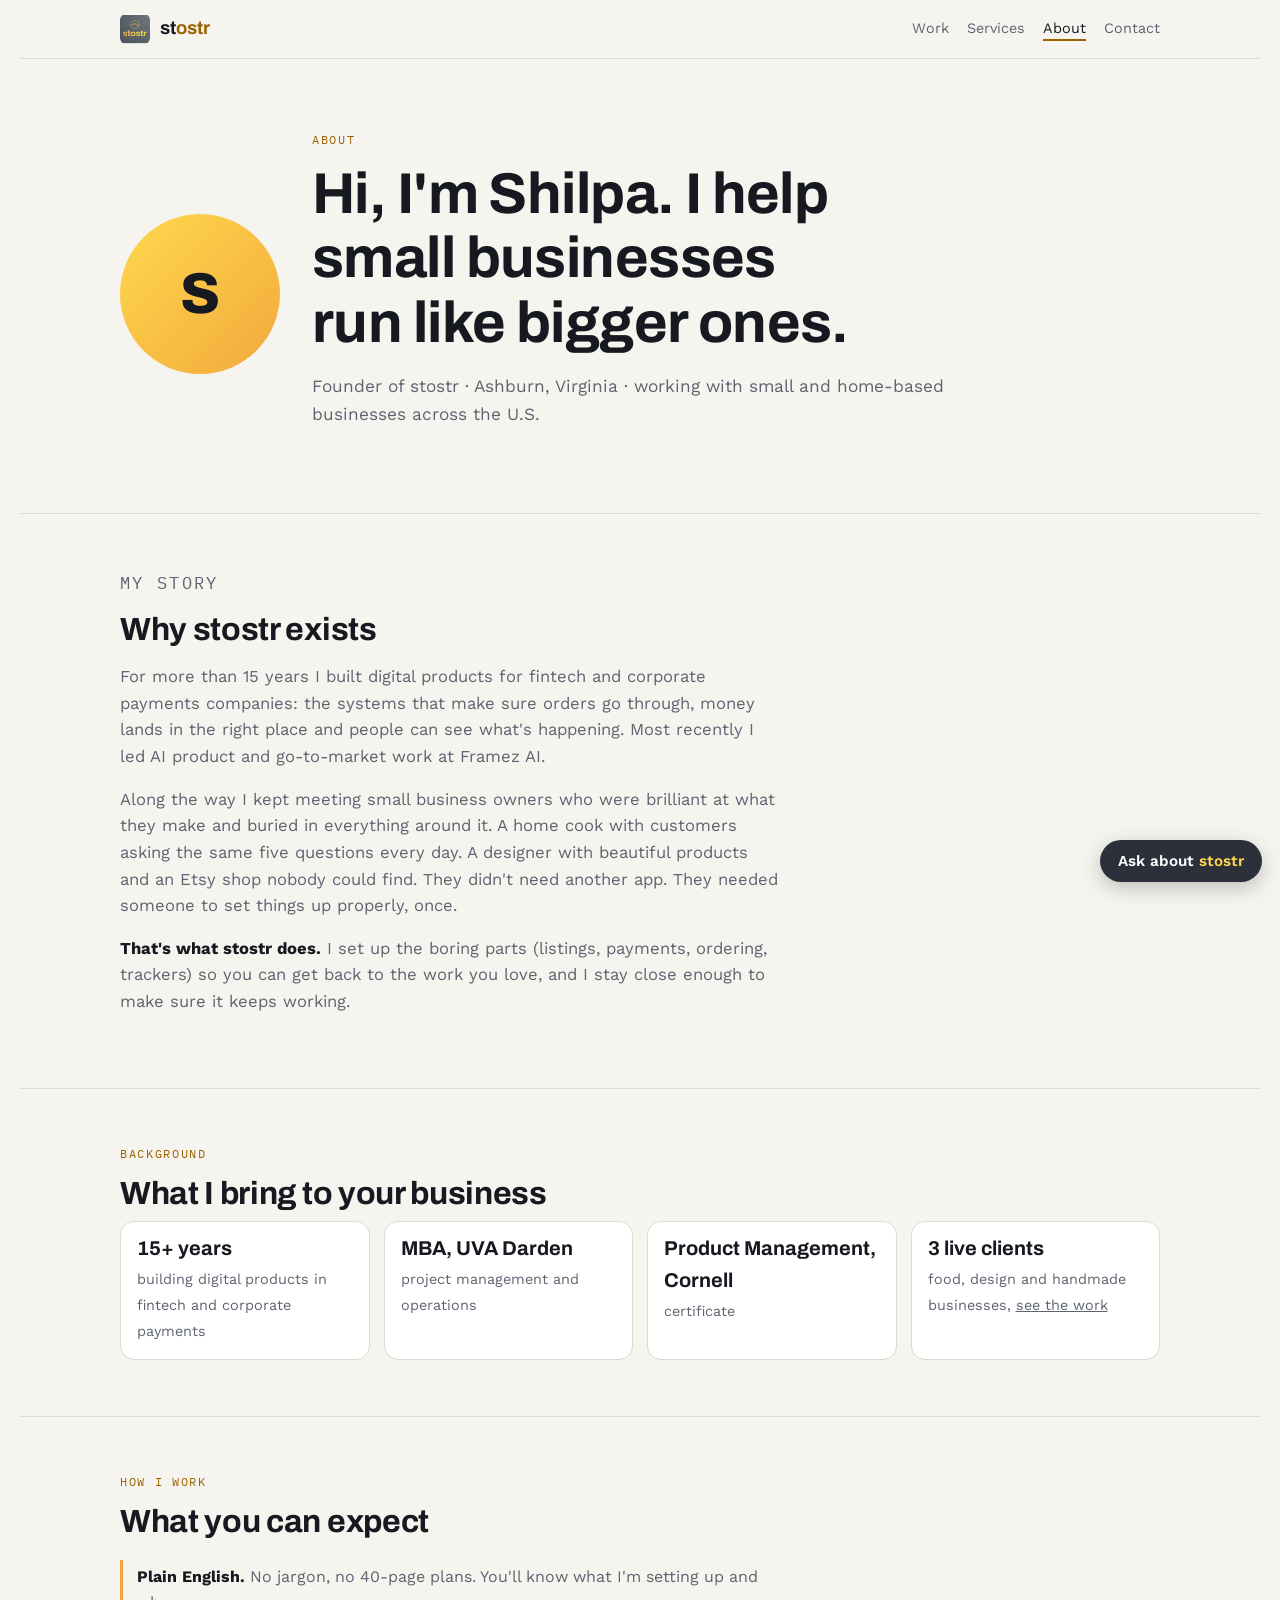
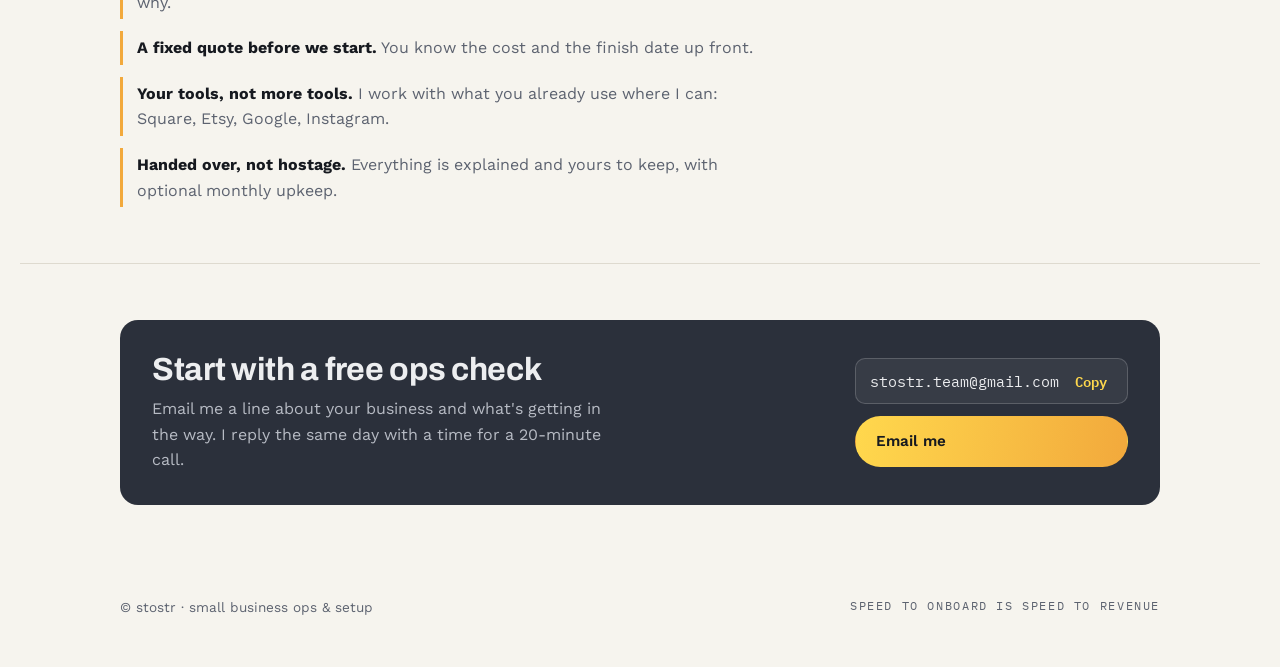
==== about/index.html @ f697104f "Preview: client-first homepage with Mira featured, About page, consistent nav, helpers moved to bott" ====
<!doctype html>
<html lang="en">
<head>
<meta charset="utf-8">
<meta name="viewport" content="width=device-width, initial-scale=1, viewport-fit=cover">
<title>About Shilpa | stostr Small Business Operations</title>
<meta name="description" content="Shilpa runs stostr from Ashburn, Virginia: 15+ years building fintech and payments products, now setting up the operations side of small and home-based businesses.">
<link rel="canonical" href="https://www.stostr.com/about">
<meta property="og:type" content="website">
<meta property="og:url" content="https://www.stostr.com/about">
<meta property="og:title" content="About Shilpa | stostr Small Business Operations">
<meta property="og:description" content="Shilpa runs stostr from Ashburn, Virginia: 15+ years building fintech and payments products, now setting up the operations side of small and home-based businesses.">
<meta property="og:site_name" content="stostr">
<link rel="stylesheet" href="https://fonts.googleapis.com/css2?family=Archivo:wght@600;700;800&family=Work+Sans:wght@400;500;600&family=IBM+Plex+Mono:wght@400;500&display=swap">
<link rel="stylesheet" href="/assets/stostr.css">
</head>
<body>

<header class="site-nav">
  <div class="wrap">
    <a class="brand" href="/"><img src="/stostr-logo.jpg" alt=""><span>st<span class="o">ostr</span></span></a>
    <nav aria-label="Main">
      <a href="/work">Work</a>
      <a href="/services">Services</a>
      <a href="/about" aria-current="page">About</a>
      <a href="#contact">Contact</a>
    </nav>
  </div>
</header>

<main>
  <section class="hero">
    <div class="wrap about-hero">
      <div class="avatar" aria-hidden="true">S</div>
      <div>
        <p class="eyebrow">About</p>
        <h1>Hi, I'm Shilpa. I help small businesses run like bigger ones.</h1>
        <p class="lede">Founder of stostr · Ashburn, Virginia · working with small and home-based businesses across the U.S.</p>
      </div>
    </div>
  </section>

  <section class="section">
    <div class="wrap"><div class="prose">
      <p class="eyebrow">My story</p>
      <h2 style="font-size:clamp(1.5rem,3.2vw,2rem);margin-bottom:16px">Why stostr exists</h2>
      <p>For more than 15 years I built digital products for fintech and corporate payments companies: the systems that make sure orders go through, money lands in the right place and people can see what's happening. Most recently I led AI product and go-to-market work at Framez AI.</p>
      <p>Along the way I kept meeting small business owners who were brilliant at what they make and buried in everything around it. A home cook with customers asking the same five questions every day. A designer with beautiful products and an Etsy shop nobody could find. They didn't need another app. They needed someone to set things up properly, once.</p>
      <p><b>That's what stostr does.</b> I set up the boring parts (listings, payments, ordering, trackers) so you can get back to the work you love, and I stay close enough to make sure it keeps working.</p>
    </div></div>
  </section>

  <section class="section">
    <div class="wrap">
      <p class="eyebrow">Background</p>
      <h2>What I bring to your business</h2>
      <div class="facts">
        <div class="fact"><b>15+ years</b><span>building digital products in fintech and corporate payments</span></div>
        <div class="fact"><b>MBA, UVA Darden</b><span>project management and operations</span></div>
        <div class="fact"><b>Product Management, Cornell</b><span>certificate</span></div>
        <div class="fact"><b>3 live clients</b><span>food, design and handmade businesses, <a href="/work">see the work</a></span></div>
      </div>
    </div>
  </section>

  <section class="section">
    <div class="wrap">
      <p class="eyebrow">How I work</p>
      <h2>What you can expect</h2>
      <ul class="values" style="margin-top:20px">
        <li><b>Plain English.</b> No jargon, no 40-page plans. You'll know what I'm setting up and why.</li>
        <li><b>A fixed quote before we start.</b> You know the cost and the finish date up front.</li>
        <li><b>Your tools, not more tools.</b> I work with what you already use where I can: Square, Etsy, Google, Instagram.</li>
        <li><b>Handed over, not hostage.</b> Everything is explained and yours to keep, with optional monthly upkeep.</li>
      </ul>
    </div>
  </section>

  <section class="section" id="contact">
    <div class="wrap">
      <div class="contact">
        <div>
          <h2>Start with a free ops check</h2>
          <p>Email me a line about your business and what's getting in the way. I reply the same day with a time for a 20-minute call.</p>
        </div>
        <div style="display:grid;gap:12px">
          <div class="email"><span id="em">stostr.team@gmail.com</span><button type="button" id="copy">Copy</button></div>
          <a class="btn btn-primary" href="mailto:stostr.team@gmail.com?subject=Free%20ops%20check">Email me</a>
        </div>
      </div>
    </div>
  </section>
</main>

<footer class="site-foot">
  <div class="wrap">
    <span>© stostr · small business ops &amp; setup</span>
    <span class="tag">Speed to onboard is speed to revenue</span>
  </div>
</footer>

<script>
document.getElementById("copy").addEventListener("click",function(){
  var b=this,t=document.getElementById("em").textContent;
  (navigator.clipboard?navigator.clipboard.writeText(t):Promise.reject()).then(function(){b.textContent="Copied";setTimeout(function(){b.textContent="Copy"},1500)})
  .catch(function(){var r=document.createRange();r.selectNodeContents(document.getElementById("em"));var s=getSelection();s.removeAllRanges();s.addRange(r);});
});
</script>
<script src="/assets/ask-stostr.js" defer></script>
</body>
</html>
---- assets/stostr.css ----
/* stostr: shared site styles.
   Layout: a calm, editorial single column (max 1040px) with mono labels, Archivo headlines,
   and the logo's gold used sparingly for emphasis. */
:root{
  --ink:#16191F;
  --paper:#F6F4EE;
  --surface:#FFFFFF;
  --muted:#5D6370;
  --line:#DEDACF;
  --gold:#9A6400;          /* text-safe gold on paper */
  --gold-1:#FFD84D;        /* logo gradient */
  --gold-2:#F2A93C;
  --slate:#2B303B;         /* the logo's cover colour */
  --chip:#EEEAE0;
  --display:"Archivo", -apple-system, "Segoe UI", sans-serif;
  --body:"Work Sans", -apple-system, "Segoe UI", sans-serif;
  --mono:"IBM Plex Mono", ui-monospace, Menlo, monospace;
  color-scheme:light;
}
@media (prefers-color-scheme: dark){
  :root:not([data-theme="light"]){
    --ink:#EDEEF0; --paper:#16191F; --surface:#1F232B; --muted:#A4AAB6; --line:#323743;
    --gold:#F2B84B; --chip:#262A33; --slate:#0F1116; color-scheme:dark;
  }
}
:root[data-theme="dark"]{
  --ink:#EDEEF0; --paper:#16191F; --surface:#1F232B; --muted:#A4AAB6; --line:#323743;
  --gold:#F2B84B; --chip:#262A33; --slate:#0F1116; color-scheme:dark;
}
*{box-sizing:border-box}
body{margin:0;background:var(--paper);color:var(--ink);font-family:var(--body);font-size:16px;line-height:1.6;padding-inline:20px}
.wrap{max-width:1040px;margin:0 auto}
h1,h2,h3{font-family:var(--display);line-height:1.12;letter-spacing:-0.01em;text-wrap:balance;margin:0}
a{color:inherit}
.mono{font-family:var(--mono)}
.gold-text{color:var(--gold)}
@media (prefers-color-scheme: dark){:root:not([data-theme="light"]) .gold-text{background:linear-gradient(100deg,var(--gold-1),var(--gold-2));-webkit-background-clip:text;background-clip:text;color:transparent}}
:root[data-theme="dark"] .gold-text{background:linear-gradient(100deg,var(--gold-1),var(--gold-2));-webkit-background-clip:text;background-clip:text;color:transparent}

/* nav */
.site-nav{position:sticky;top:env(safe-area-inset-top,0px);z-index:20;background:var(--paper);border-bottom:1px solid var(--line)}
.site-nav .wrap{display:flex;align-items:center;justify-content:space-between;gap:16px;padding-block:14px}
.brand{display:flex;align-items:center;gap:10px;text-decoration:none;font-family:var(--display);font-weight:700;font-size:1.15rem}
.brand img{width:30px;height:30px;border-radius:6px;object-fit:cover}
.brand .o{color:var(--gold)}
.site-nav nav{display:flex;gap:18px;flex-wrap:wrap}
.site-nav nav a{text-decoration:none;color:var(--muted);font-size:0.9rem}
.site-nav nav a:hover,.site-nav nav a[aria-current="page"]{color:var(--ink)}
.site-nav nav a[aria-current="page"]{text-decoration:underline;text-decoration-color:var(--gold);text-underline-offset:6px;text-decoration-thickness:2px}

/* type helpers */
.eyebrow{font-family:var(--mono);font-size:0.74rem;letter-spacing:0.14em;text-transform:uppercase;color:var(--gold);margin:0 0 12px}
.lede{color:var(--muted);font-size:1.08rem;max-width:58ch;margin:0}
.section{padding-block:56px;border-top:1px solid var(--line)}
.section > .wrap > h2{font-size:clamp(1.5rem,3.2vw,2rem);margin-bottom:10px}
.section .intro{color:var(--muted);max-width:62ch;margin:0 0 28px}

/* hero */
.hero{padding-block:72px 56px}
.hero h1{font-size:clamp(2.2rem,5.6vw,3.6rem);max-width:18ch;margin-bottom:18px}
.hero .lede{margin-bottom:28px}
.ctas{display:flex;flex-wrap:wrap;gap:12px}
.btn{display:inline-flex;align-items:center;gap:8px;padding:12px 20px;border-radius:999px;font-weight:600;font-size:0.95rem;text-decoration:none;border:1.5px solid transparent;cursor:pointer;font-family:inherit}
.btn-primary{background:var(--ink);color:var(--paper)}
.btn-ghost{border-color:var(--ink);color:var(--ink);background:none}
.btn:focus-visible,a:focus-visible,button:focus-visible{outline:2px solid var(--gold);outline-offset:3px}

/* areas */
.areas{display:grid;grid-template-columns:repeat(auto-fit,minmax(220px,1fr));gap:18px}
.area{border-top:2px solid var(--ink);padding-top:14px}
.area h3{font-size:1.12rem;margin-bottom:6px}
.area p{color:var(--muted);margin:0;font-size:0.95rem}
.area ul{margin:10px 0 0;padding-left:18px;color:var(--muted);font-size:0.92rem;display:grid;gap:3px}

/* work cards */
.cards{display:grid;grid-template-columns:repeat(auto-fit,minmax(260px,1fr));gap:18px}
.card{display:flex;flex-direction:column;background:var(--surface);border:1px solid var(--line);border-radius:14px;padding:20px;text-decoration:none;min-width:0}
.card:hover{border-color:var(--ink)}
.card .kind{font-family:var(--mono);font-size:0.7rem;letter-spacing:0.1em;text-transform:uppercase;color:var(--gold);margin-bottom:8px}
.card h3{font-size:1.2rem;margin-bottom:8px}
.card p{color:var(--muted);margin:0 0 14px;font-size:0.95rem}
.card .result{margin-top:auto;font-size:0.88rem;border-top:1px solid var(--line);padding-top:10px}
.card .more{font-weight:600;font-size:0.9rem;margin-top:10px}

/* client sites strip */
.clients{display:grid;grid-template-columns:repeat(auto-fit,minmax(260px,1fr));gap:14px}
.client{display:flex;align-items:center;gap:14px;background:var(--surface);border:1px solid var(--line);border-radius:14px;padding:14px 16px;text-decoration:none;min-width:0}
.client:hover{border-color:var(--ink)}
.client .dot{width:40px;height:40px;border-radius:10px;flex:none;display:grid;place-items:center;font-family:var(--display);font-weight:800;color:#fff}
.client b{display:block;font-family:var(--display);font-size:1.02rem}
.client span.d{display:block;color:var(--muted);font-size:0.88rem}
.client .go{margin-left:auto;font-weight:600;font-size:0.88rem;white-space:nowrap}

/* steps */
.steps{list-style:none;margin:0;padding:0;display:grid;grid-template-columns:repeat(auto-fit,minmax(220px,1fr));gap:18px}
.steps li{background:var(--surface);border:1px solid var(--line);border-radius:14px;padding:18px}
.steps .n{font-family:var(--mono);color:var(--gold);font-size:0.8rem;display:block;margin-bottom:6px}
.steps b{display:block;font-family:var(--display);font-size:1.05rem;margin-bottom:4px}
.steps span.d{color:var(--muted);font-size:0.93rem}

/* contact */
.contact{background:var(--slate);color:#EDEEF0;border-radius:18px;padding:32px;display:flex;flex-wrap:wrap;gap:24px;align-items:center;justify-content:space-between}
.contact h2{font-size:clamp(1.5rem,3vw,2rem);color:#EDEEF0}
.contact p{color:#B7BBC4;margin:8px 0 0;max-width:46ch}
.email{display:flex;align-items:center;gap:10px;font-family:var(--mono);font-size:0.95rem;background:rgba(255,255,255,0.06);border:1px solid rgba(255,255,255,0.18);border-radius:10px;padding:10px 14px;color:#EDEEF0}
.email button{background:none;border:none;color:var(--gold-1);cursor:pointer;font:inherit;font-weight:600;font-size:0.85rem}
.contact .btn-primary{background:linear-gradient(100deg,var(--gold-1),var(--gold-2));color:#16191F}

/* case study prose */
.facts{display:grid;grid-template-columns:repeat(auto-fit,minmax(180px,1fr));gap:14px;margin:28px 0 0}
.facts div{border-top:1px solid var(--line);padding-top:10px}
.facts dt{font-family:var(--mono);font-size:0.7rem;letter-spacing:0.1em;text-transform:uppercase;color:var(--muted)}
.facts dd{margin:4px 0 0;font-weight:600}
.story{display:grid;grid-template-columns:repeat(auto-fit,minmax(260px,1fr));gap:28px}
.story h3{font-size:1.1rem;margin-bottom:8px}
.story p,.story li{color:var(--muted);font-size:0.97rem}
.story ul{padding-left:18px;margin:0;display:grid;gap:6px}
details.tech{background:var(--surface);border:1px solid var(--line);border-radius:14px;padding:16px 20px}
details.tech summary{cursor:pointer;font-family:var(--display);font-weight:700;font-size:1.05rem}
details.tech summary span{font-family:var(--body);font-weight:400;color:var(--muted);font-size:0.9rem;margin-left:8px}
details.tech ol,details.tech ul{color:var(--muted);font-size:0.93rem;padding-left:20px;display:grid;gap:6px}
details.tech code{font-family:var(--mono);font-size:0.8rem;background:var(--chip);padding:1px 5px;border-radius:4px;word-break:break-word}
details.tech h4{font-family:var(--display);margin:18px 0 6px;font-size:0.98rem}

footer.site-foot{padding-block:36px 48px;color:var(--muted);font-size:0.85rem}
footer.site-foot .wrap{display:flex;flex-wrap:wrap;justify-content:space-between;gap:12px}
footer.site-foot .tag{font-family:var(--mono);font-size:0.72rem;letter-spacing:0.14em;text-transform:uppercase}

@media (max-width:560px){
  .hero{padding-block:48px 40px}
  .site-nav nav{gap:12px}
  .contact{padding:24px}
}
@media (prefers-reduced-motion: reduce){*{transition:none!important}}

/* AI helpers */
.agents{display:grid;grid-template-columns:repeat(auto-fill,minmax(190px,1fr));gap:12px;margin-top:24px}
.agent{background:var(--surface);border:1px solid var(--line);border-radius:12px;padding:18px;display:flex;flex-direction:column;gap:10px}
.agent .role{font-family:var(--mono);font-size:0.72rem;letter-spacing:.06em;text-transform:uppercase;color:var(--gold)}
.agent h3{font-size:1.08rem}
.agent ul{margin:0;padding-left:18px;color:var(--muted);font-size:0.9rem;display:grid;gap:3px}
.agent dl{margin:auto 0 0;display:grid;grid-template-columns:auto 1fr;gap:4px 10px;font-size:0.8rem;border-top:1px solid var(--line);padding-top:10px}
.agent dt{color:var(--muted)}.agent dd{margin:0;font-weight:500}
@media (max-width:560px){.site-nav a[href="#agents"]{display:none}}

/* homepage: featured client */
.feature{display:grid;grid-template-columns:minmax(0,1fr) minmax(0,1.1fr);gap:32px;align-items:center;background:var(--surface);border:1px solid var(--line);border-radius:18px;padding:28px}
.feature-art{display:grid;grid-template-columns:repeat(3,1fr);gap:10px}
.feature-art img{width:100%;aspect-ratio:0.71;object-fit:cover;border-radius:8px;box-shadow:0 6px 18px rgba(0,0,0,.14)}
.feature-art img:nth-child(2){transform:translateY(-14px)}
.feature-copy h2{font-size:clamp(1.6rem,3.4vw,2.2rem);margin-bottom:6px}
.feature-copy .sub{font-family:var(--mono);font-size:0.78rem;color:var(--gold);margin:0 0 14px}
.feature-copy p{color:var(--muted);margin:0 0 12px}
.feature-copy .did{font-size:0.94rem;border-top:1px solid var(--line);padding-top:12px}
.feature-copy .did b{color:var(--ink)}
.feature .ctas{margin-top:18px}
@media (max-width:760px){.feature{grid-template-columns:1fr;padding:20px}}
/* meet + about */
.meet{display:flex;gap:24px;align-items:flex-start}
.meet h2{font-size:clamp(1.5rem,3.2vw,2rem);margin-bottom:10px}
.meet p{color:var(--muted);max-width:62ch;margin:0}
.avatar{flex:none;width:96px;height:96px;border-radius:50%;display:grid;place-items:center;font-family:var(--display);font-weight:800;font-size:2.4rem;color:#16191F;background:linear-gradient(135deg,var(--gold-1),var(--gold-2));overflow:hidden}
.avatar img{width:100%;height:100%;object-fit:cover}
@media (max-width:560px){.meet{flex-direction:column}}
.quiet{background:none}
.quiet > .wrap > h2{font-size:1.3rem}
.about-hero{display:grid;grid-template-columns:auto minmax(0,1fr);gap:32px;align-items:center}
.about-hero .avatar{width:160px;height:160px;font-size:3.6rem}
@media (max-width:640px){.about-hero{grid-template-columns:1fr}}
.prose{max-width:66ch}
.prose p{color:var(--muted);margin:0 0 16px;font-size:1.04rem}
.prose p b{color:var(--ink)}
.facts{display:grid;grid-template-columns:repeat(auto-fit,minmax(200px,1fr));gap:14px;margin-top:8px}
.fact{background:var(--surface);border:1px solid var(--line);border-radius:14px;padding:16px}
.fact b{display:block;font-family:var(--display);font-size:1.25rem;margin-bottom:2px}
.fact span{color:var(--muted);font-size:0.9rem}
.values{list-style:none;margin:0;padding:0;display:grid;gap:12px;max-width:66ch}
.values li{border-left:3px solid var(--gold-2);padding:4px 0 4px 14px;color:var(--muted)}
.values li b{color:var(--ink)}
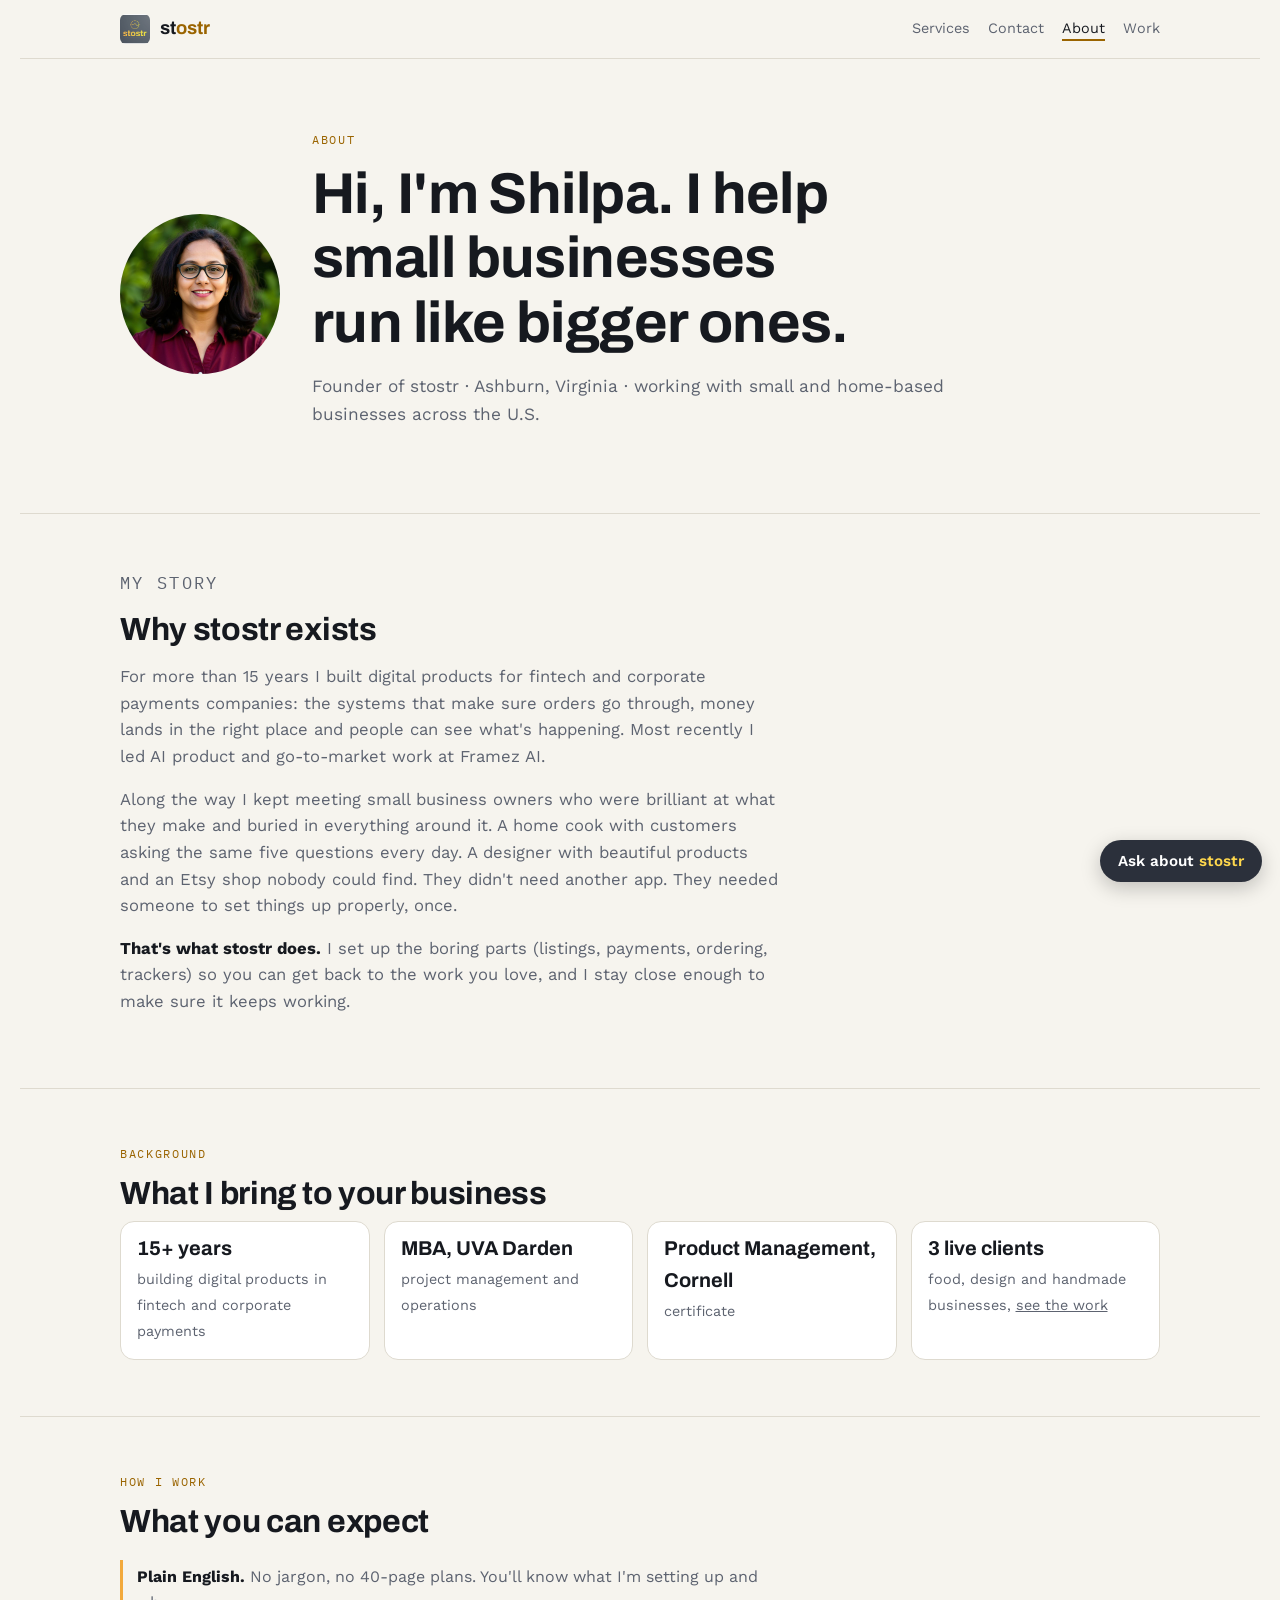
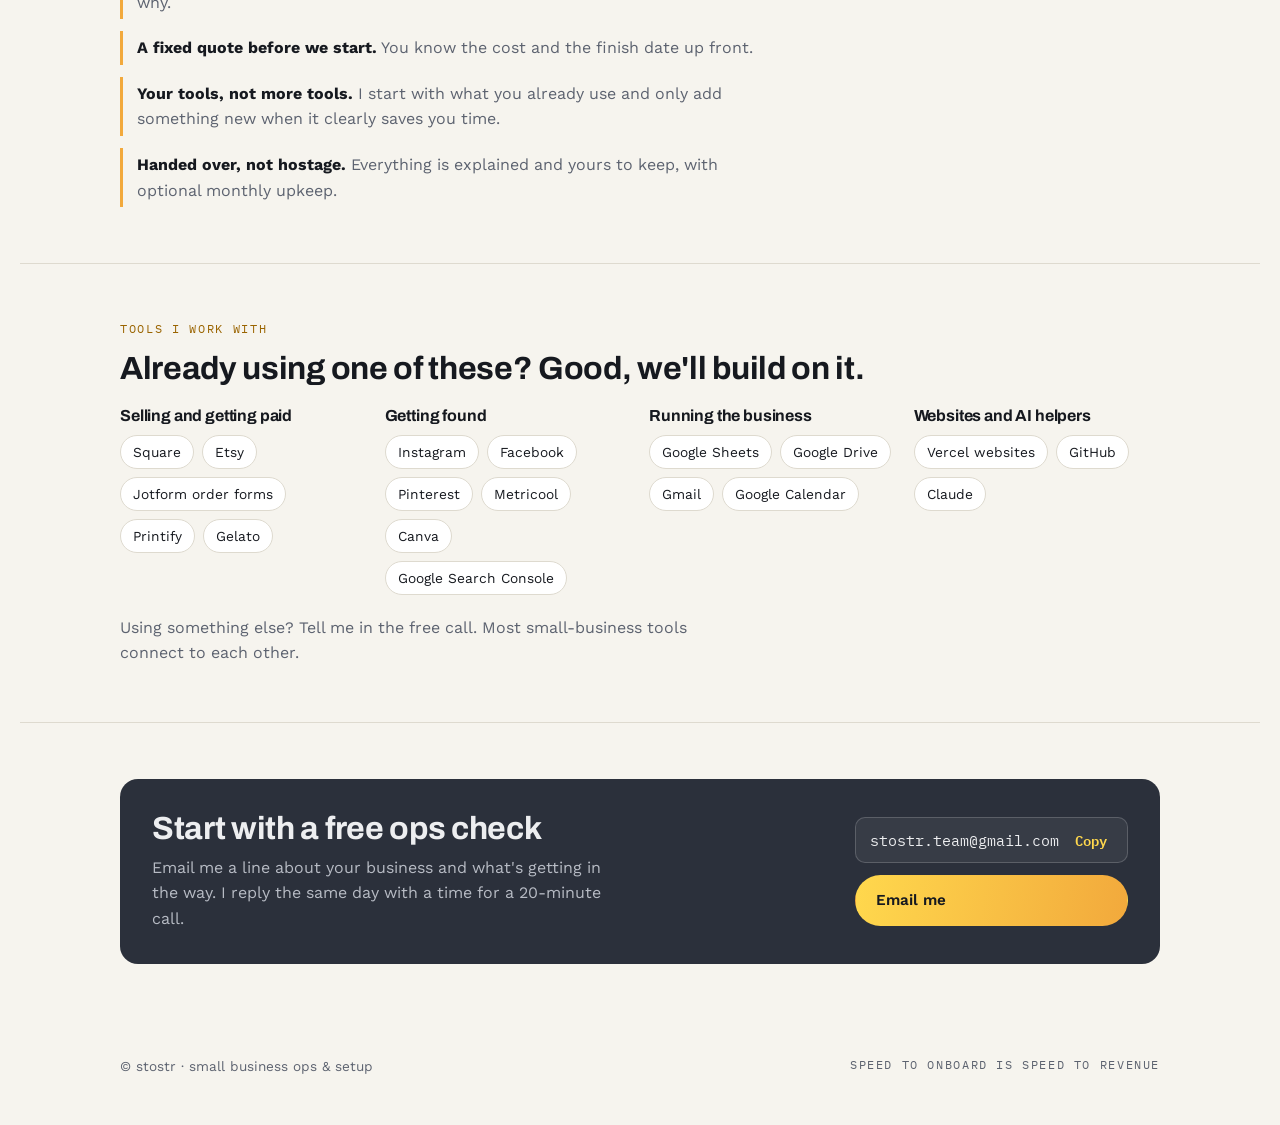
==== commit c18e8bdf: "Preview: client carousel (Mira, Radha, Patti), headshot, tools list, fuller plate section, nav order" ====
--- a/about/index.html
+++ b/about/index.html
@@ -20,10 +20,10 @@
   <div class="wrap">
     <a class="brand" href="/"><img src="/stostr-logo.jpg" alt=""><span>st<span class="o">ostr</span></span></a>
     <nav aria-label="Main">
+      <a href="/services">Services</a>
+      <a href="#contact">Contact</a>
+      <a href="/about" aria-current="page">About</a>
       <a href="/work">Work</a>
-      <a href="/services">Services</a>
-      <a href="/about" aria-current="page">About</a>
-      <a href="#contact">Contact</a>
     </nav>
   </div>
 </header>
@@ -31,7 +31,7 @@
 <main>
   <section class="hero">
     <div class="wrap about-hero">
-      <div class="avatar" aria-hidden="true">S</div>
+      <div class="avatar"><img src="/assets/img/shilpa.jpg" alt="Shilpa, founder of stostr" width="160" height="160"></div>
       <div>
         <p class="eyebrow">About</p>
         <h1>Hi, I'm Shilpa. I help small businesses run like bigger ones.</h1>
@@ -70,9 +70,23 @@
       <ul class="values" style="margin-top:20px">
         <li><b>Plain English.</b> No jargon, no 40-page plans. You'll know what I'm setting up and why.</li>
         <li><b>A fixed quote before we start.</b> You know the cost and the finish date up front.</li>
-        <li><b>Your tools, not more tools.</b> I work with what you already use where I can: Square, Etsy, Google, Instagram.</li>
+        <li><b>Your tools, not more tools.</b> I start with what you already use and only add something new when it clearly saves you time.</li>
         <li><b>Handed over, not hostage.</b> Everything is explained and yours to keep, with optional monthly upkeep.</li>
       </ul>
+    </div>
+  </section>
+
+  <section class="section">
+    <div class="wrap">
+      <p class="eyebrow">Tools I work with</p>
+      <h2>Already using one of these? Good, we'll build on it.</h2>
+      <div class="toolset">
+        <div><h3>Selling and getting paid</h3><ul class="chips"><li>Square</li><li>Etsy</li><li>Jotform order forms</li><li>Printify</li><li>Gelato</li></ul></div>
+        <div><h3>Getting found</h3><ul class="chips"><li>Instagram</li><li>Facebook</li><li>Pinterest</li><li>Metricool</li><li>Canva</li><li>Google Search Console</li></ul></div>
+        <div><h3>Running the business</h3><ul class="chips"><li>Google Sheets</li><li>Google Drive</li><li>Gmail</li><li>Google Calendar</li></ul></div>
+        <div><h3>Websites and AI helpers</h3><ul class="chips"><li>Vercel websites</li><li>GitHub</li><li>Claude</li></ul></div>
+      </div>
+      <p class="intro" style="margin:20px 0 0">Using something else? Tell me in the free call. Most small-business tools connect to each other.</p>
     </div>
   </section>
 
--- a/assets/stostr.css
+++ b/assets/stostr.css
@@ -177,3 +177,22 @@
 .values{list-style:none;margin:0;padding:0;display:grid;gap:12px;max-width:66ch}
 .values li{border-left:3px solid var(--gold-2);padding:4px 0 4px 14px;color:var(--muted)}
 .values li b{color:var(--ink)}
+/* featured-clients carousel */
+.car-head{display:flex;justify-content:space-between;align-items:center;margin-bottom:14px}
+.car-nav{display:flex;gap:8px}
+.car-btn{width:40px;height:40px;border-radius:50%;border:1.5px solid var(--ink);background:var(--surface);color:var(--ink);font-size:1.1rem;cursor:pointer}
+.car-btn:hover{background:var(--ink);color:var(--paper)}
+.car-track{display:flex;overflow-x:auto;scroll-snap-type:x mandatory;scrollbar-width:none;gap:0;border-radius:18px}
+.car-track::-webkit-scrollbar{display:none}
+.car-track .slide{flex:0 0 100%;scroll-snap-align:start;min-width:0}
+.car-dots{display:flex;justify-content:center;gap:10px;margin-top:16px}
+.car-dots button{width:10px;height:10px;border-radius:50%;border:0;padding:0;background:var(--line);cursor:pointer}
+.car-dots button[aria-selected="true"]{background:var(--ink);width:26px;border-radius:6px}
+.feature-art.one{grid-template-columns:1fr}
+.feature-art.one img{aspect-ratio:auto;transform:none}
+.area ul{margin:12px 0 0;padding-left:18px;color:var(--muted);font-size:0.9rem;display:grid;gap:4px}
+.toolset{display:grid;grid-template-columns:repeat(auto-fit,minmax(230px,1fr));gap:18px;margin-top:20px}
+.toolset h3{font-size:1rem;margin-bottom:10px}
+.chips{list-style:none;margin:0;padding:0;display:flex;flex-wrap:wrap;gap:8px}
+.chips li{background:var(--surface);border:1px solid var(--line);border-radius:999px;padding:5px 12px;font-size:0.86rem}
+@media (max-width:420px){.site-nav .wrap{gap:10px}.site-nav nav{gap:10px}.site-nav nav a{font-size:0.84rem}.brand span{display:none}}
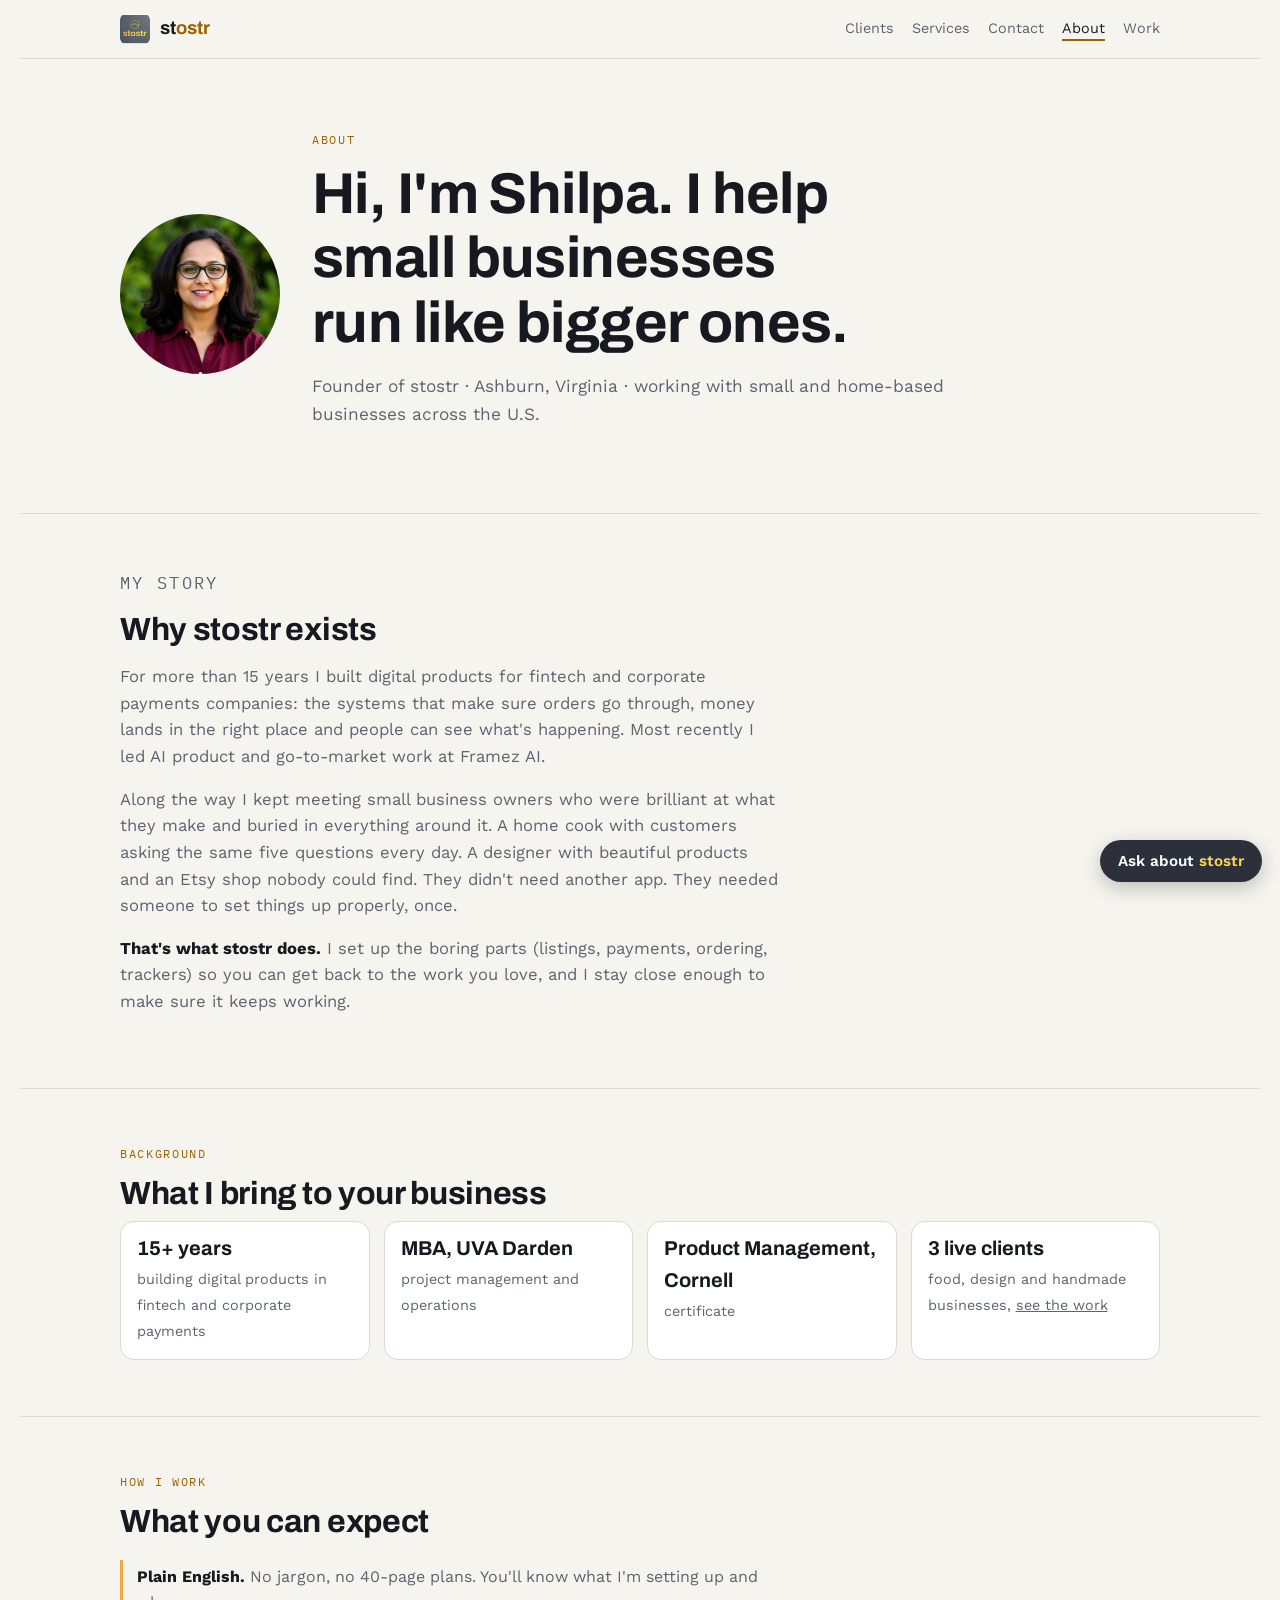
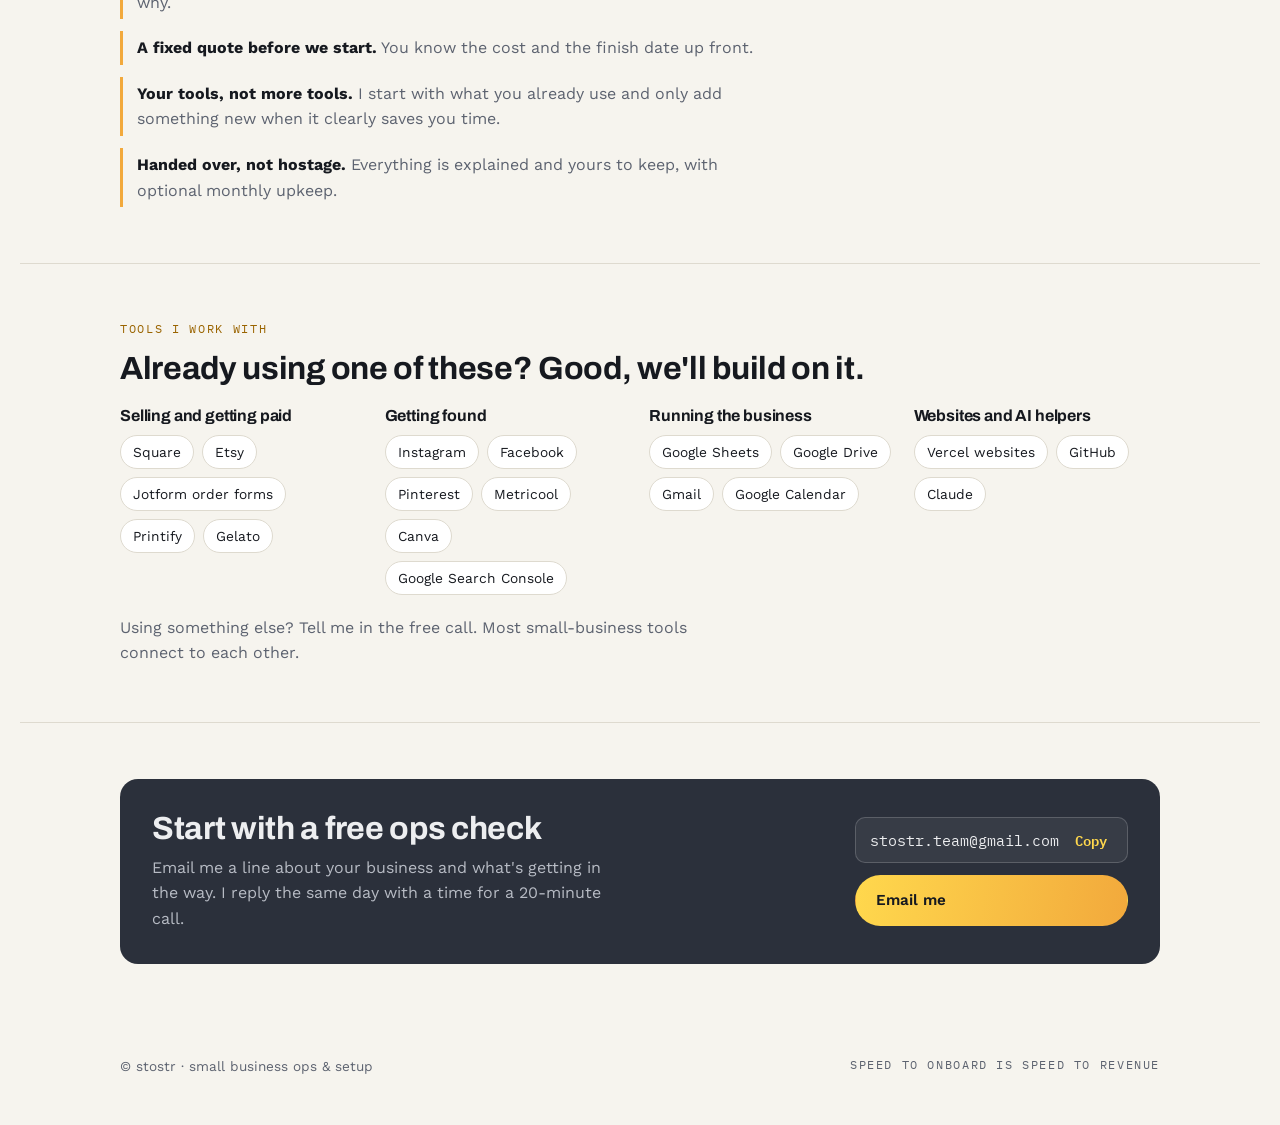
==== commit a0e637fb: "Preview: Clients link first in nav, pointing to homepage carousel Co-Authored-By: Claude Opus 5.5 <n" ====
--- a/about/index.html
+++ b/about/index.html
@@ -20,6 +20,7 @@
   <div class="wrap">
     <a class="brand" href="/"><img src="/stostr-logo.jpg" alt=""><span>st<span class="o">ostr</span></span></a>
     <nav aria-label="Main">
+      <a href="/#featured">Clients</a>
       <a href="/services">Services</a>
       <a href="#contact">Contact</a>
       <a href="/about" aria-current="page">About</a>
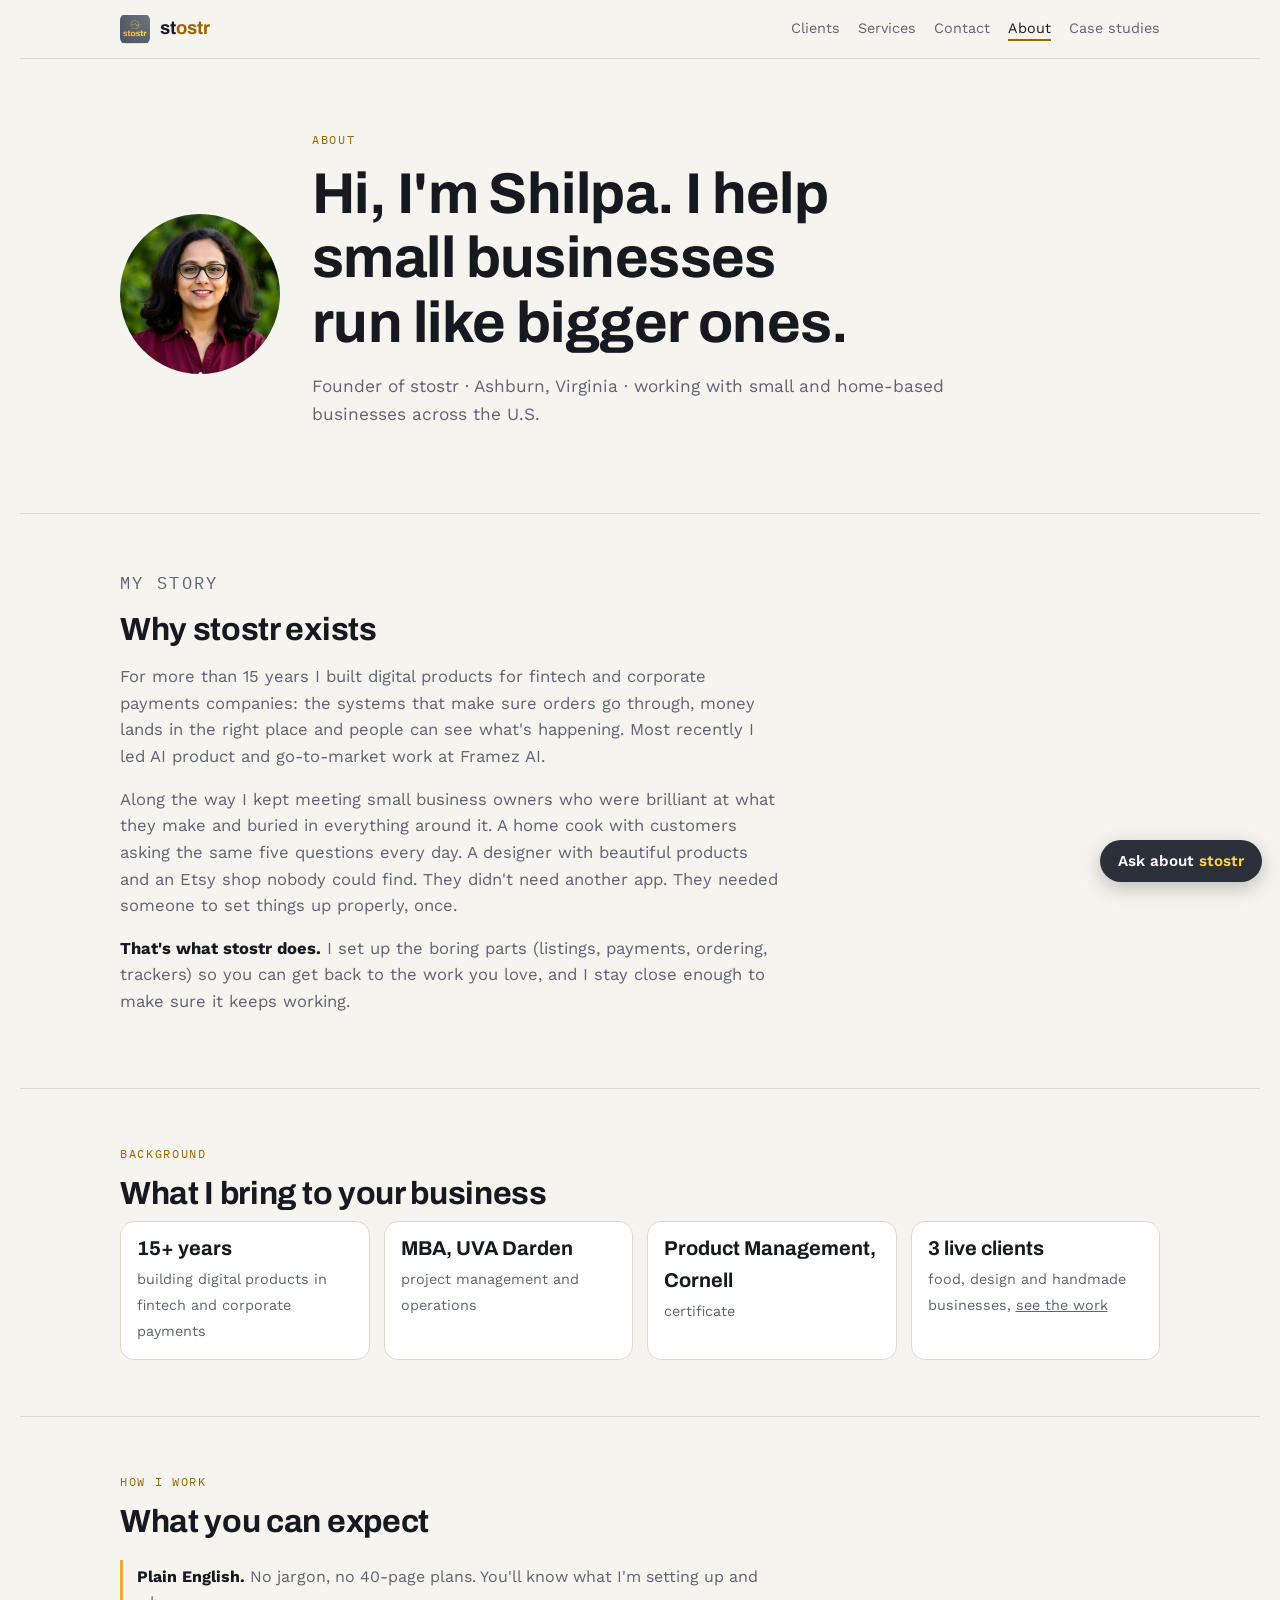
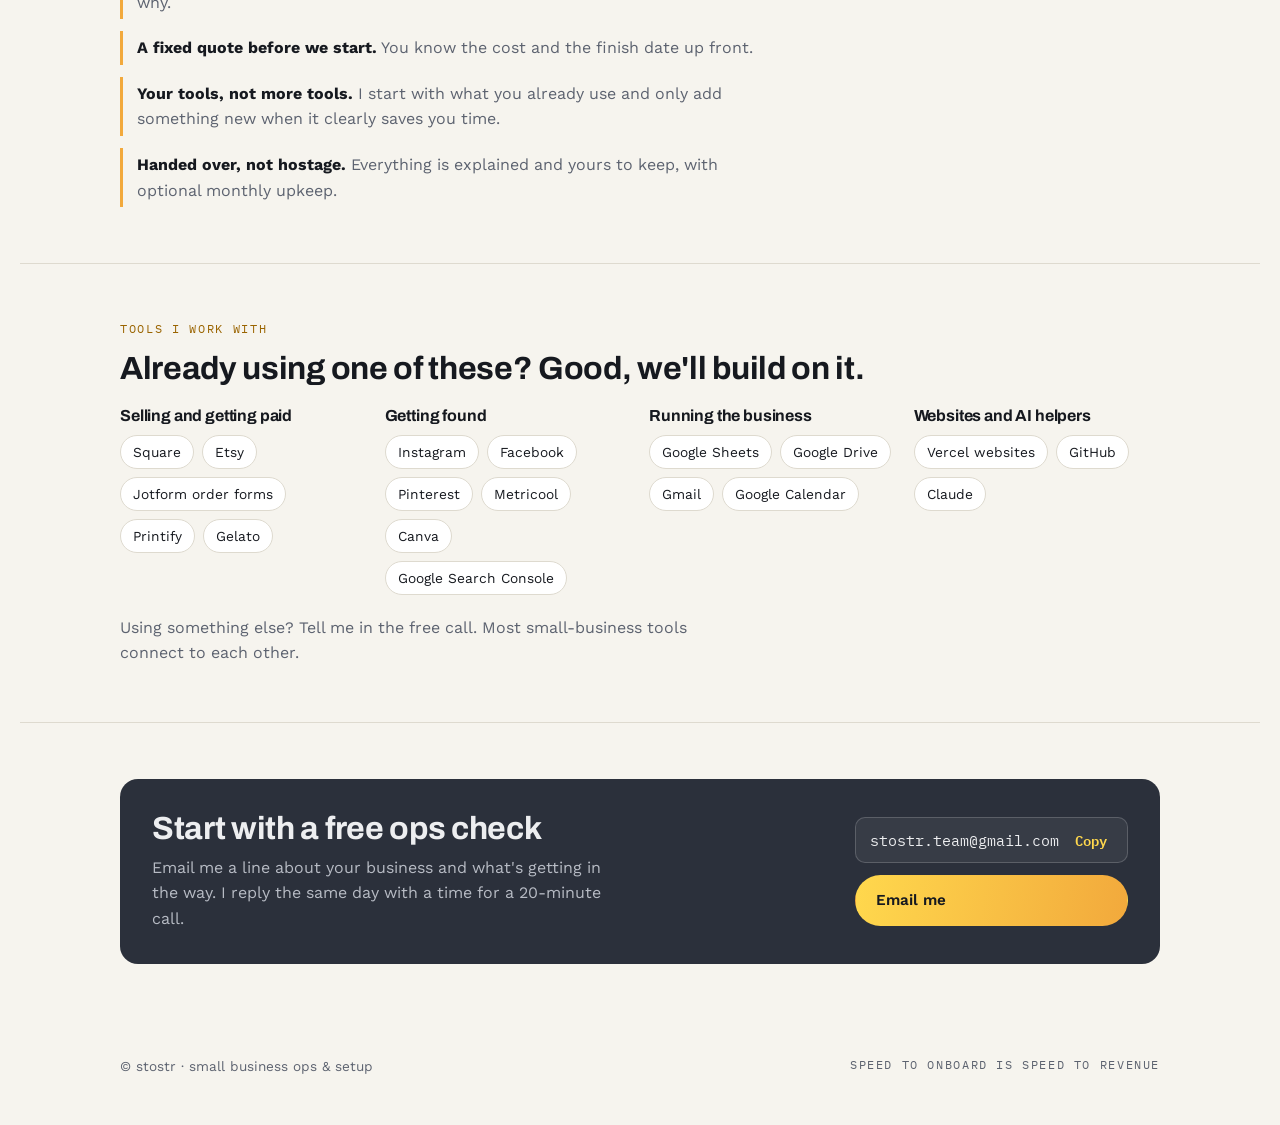
==== commit 2581d164: "Rename Work to Case studies, simplify Case studies page and Mira calendar buttons Co-Authored-By: Cl" ====
--- a/about/index.html
+++ b/about/index.html
@@ -24,7 +24,7 @@
       <a href="/services">Services</a>
       <a href="#contact">Contact</a>
       <a href="/about" aria-current="page">About</a>
-      <a href="/work">Work</a>
+      <a href="/work">Case studies</a>
     </nav>
   </div>
 </header>
